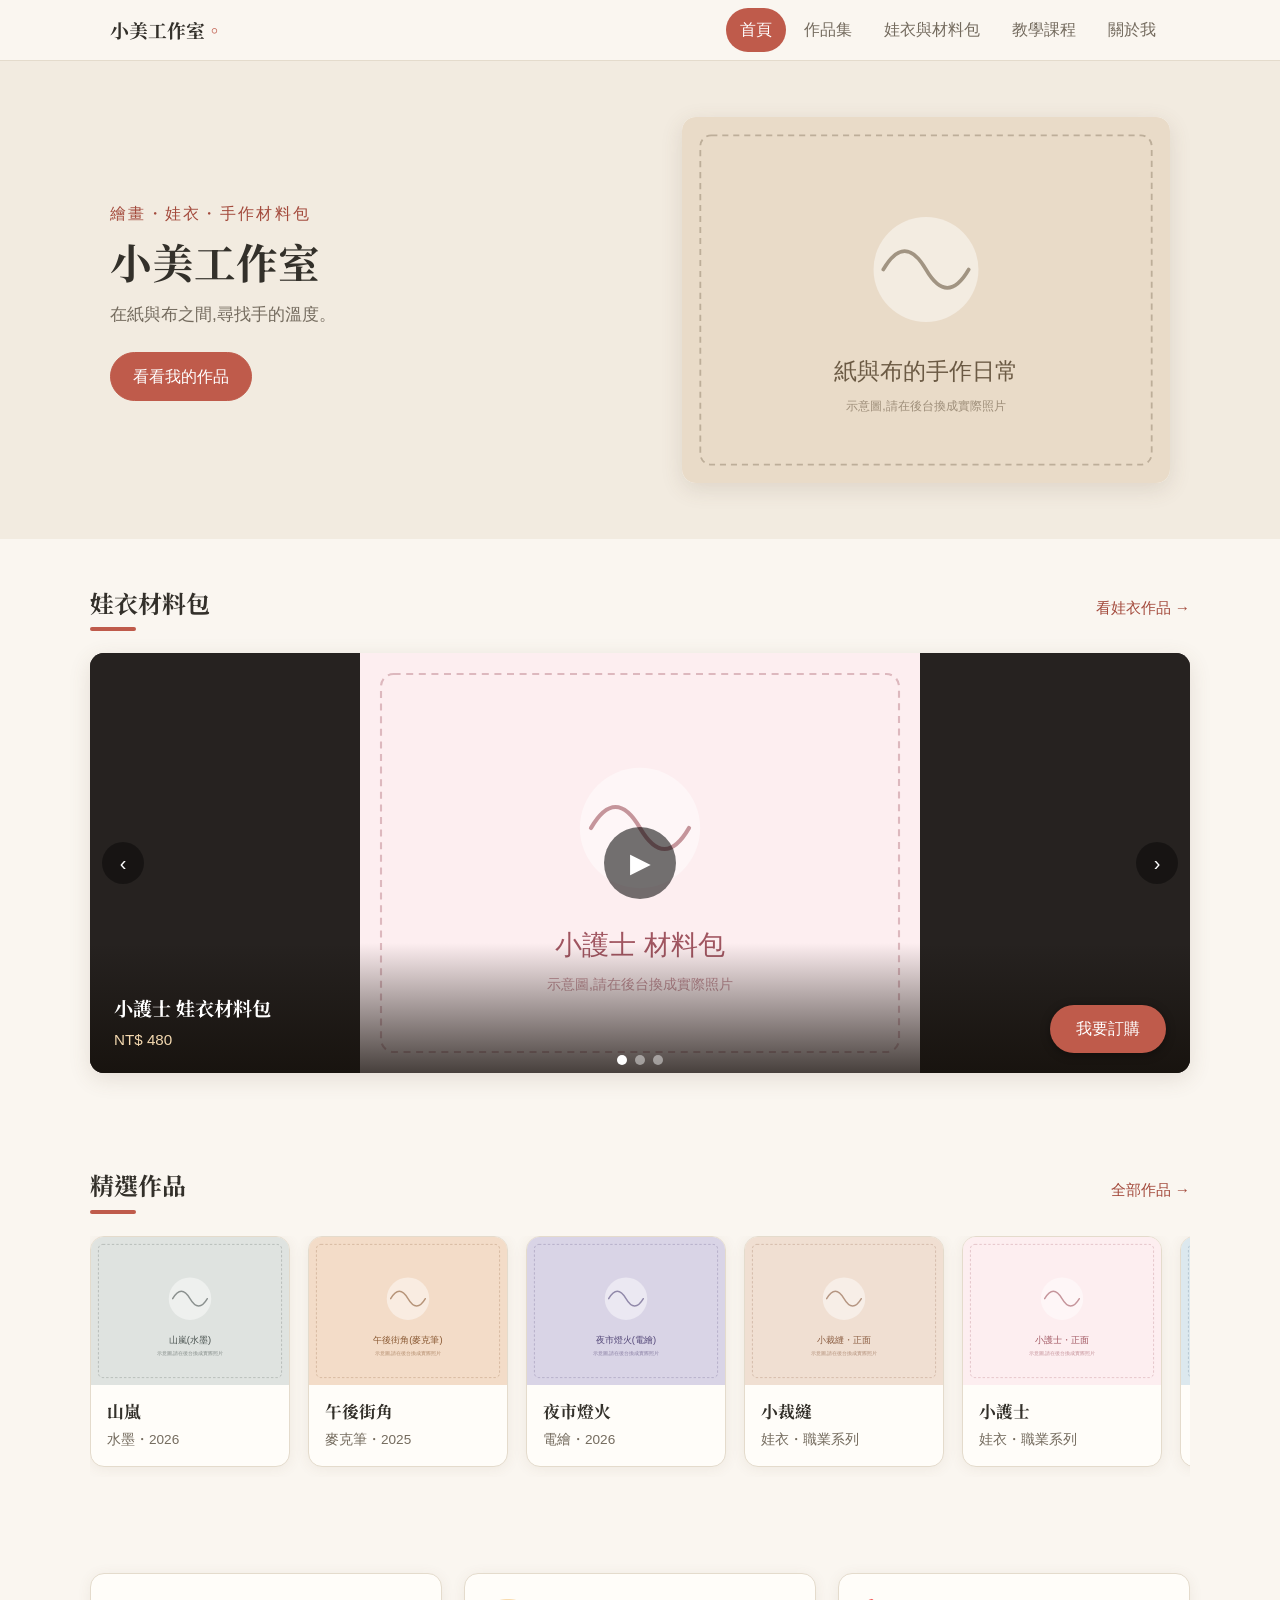
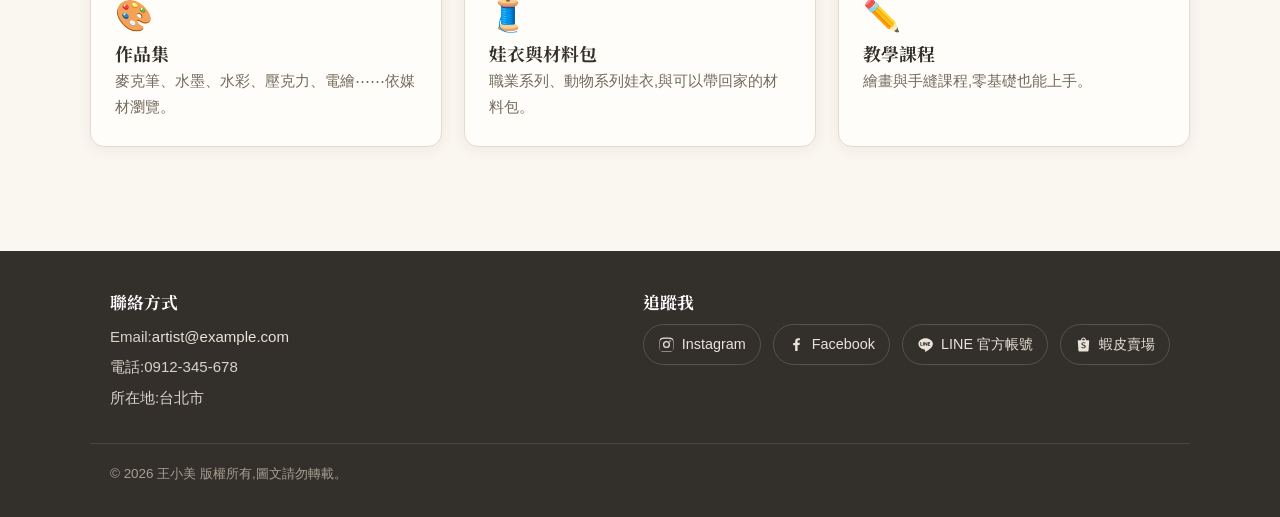
==== index.html @ dfde2fb2 "初版:零建置靜態站 + Sveltia CMS 後台 - 首頁/作品集/娃衣與材料包/關於/課程/404 - 動態媒材分類(categories.json 驅動篩選與後台選單) - 材料包影片看板(輪" ====
<!doctype html>
<html lang="zh-Hant">
<head>
  <meta charset="utf-8">
  <meta name="viewport" content="width=device-width, initial-scale=1">
  <title>小美工作室|繪畫・娃衣・手作材料包</title>
  <meta name="description" content="美術創作者的個人網站:麥克筆、水墨、水彩、壓克力與電繪作品,棉花娃娃娃衣與手作材料包。">
  <meta property="og:title" content="小美工作室|繪畫・娃衣・手作材料包">
  <meta property="og:description" content="繪畫作品、娃衣創作與手作材料包。">
  <meta property="og:image" content="/images/site/og-default.svg">
  <meta property="og:type" content="website">
  <meta name="theme-color" content="#faf6f0">
  <link rel="icon" href="images/site/favicon.svg" type="image/svg+xml">
  <link rel="preconnect" href="https://fonts.googleapis.com">
  <link rel="preconnect" href="https://fonts.gstatic.com" crossorigin>
  <link href="https://fonts.googleapis.com/css2?family=Noto+Serif+TC:wght@600;700&display=swap" rel="stylesheet">
  <link rel="stylesheet" href="css/base.css">
  <link rel="stylesheet" href="css/layout.css">
  <link rel="stylesheet" href="css/billboard.css">
</head>
<body>
  <site-header></site-header>

  <main>
    <!-- hero -->
    <section class="hero">
      <div class="hero-inner">
        <div>
          <div class="tagline" data-tagline></div>
          <h1 data-hero-title>歡迎光臨</h1>
          <p class="hero-text" data-hero-text></p>
          <a class="btn btn-primary" href="gallery.html">看看我的作品</a>
        </div>
        <div class="hero-img"><img data-hero-img alt="" ></div>
      </div>
    </section>

    <!-- 材料包影片看板 -->
    <section class="section container" id="kit-section" hidden>
      <div class="section-head">
        <h2>娃衣材料包</h2>
        <a class="more" href="dolls.html">看娃衣作品 →</a>
      </div>
      <div id="kit-billboard"></div>
    </section>

    <!-- 精選作品 -->
    <section class="section container" id="featured-section" hidden>
      <div class="section-head">
        <h2>精選作品</h2>
        <a class="more" href="gallery.html">全部作品 →</a>
      </div>
      <div class="featured-row" id="featured-row"></div>
    </section>

    <!-- 入口卡 -->
    <section class="section container">
      <div class="entry-cards">
        <a class="entry-card" href="gallery.html">
          <div class="icon">🎨</div>
          <h3>作品集</h3>
          <p>麥克筆、水墨、水彩、壓克力、電繪⋯⋯依媒材瀏覽。</p>
        </a>
        <a class="entry-card" href="dolls.html">
          <div class="icon">🧵</div>
          <h3>娃衣與材料包</h3>
          <p>職業系列、動物系列娃衣,與可以帶回家的材料包。</p>
        </a>
        <a class="entry-card" href="courses.html">
          <div class="icon">✏️</div>
          <h3>教學課程</h3>
          <p>繪畫與手縫課程,零基礎也能上手。</p>
        </a>
      </div>
    </section>
  </main>

  <site-footer></site-footer>

  <script type="module" src="js/include.js"></script>
  <script type="module" src="js/home.js"></script>
</body>
</html>
---- css/base.css ----
/* ============================================================
   base.css — 設計 tokens、reset、共用元件
   ============================================================ */

:root {
  /* 色票:溫暖紙感 */
  --bg: #faf6f0;
  --bg-alt: #f2ebe0;
  --card: #fffdf9;
  --ink: #33302a;
  --ink-soft: #746b5e;
  --line: #e4dbcc;
  --accent: #bf5b4b;        /* 珊瑚朱紅 */
  --accent-dark: #a34a3c;
  --accent-soft: #f3ded7;
  --gold: #b98b46;
  --green: #6d7f5c;
  --blue: #5c7286;

  /* 字型 */
  --font-head: "Noto Serif TC", "PingFang TC", "Microsoft JhengHei", serif;
  --font-body: "PingFang TC", "Microsoft JhengHei", "Noto Sans TC", sans-serif;

  /* 版面 */
  --maxw: 1100px;
  --radius: 14px;
  --radius-sm: 8px;
  --shadow: 0 2px 14px rgba(96, 76, 54, 0.08);
  --shadow-hover: 0 6px 22px rgba(96, 76, 54, 0.14);
}

/* ---------- reset ---------- */
*, *::before, *::after { box-sizing: border-box; }
html { -webkit-text-size-adjust: 100%; }
body {
  margin: 0;
  font-family: var(--font-body);
  color: var(--ink);
  background: var(--bg);
  line-height: 1.75;
  font-size: 16px;
}
img, video, svg { max-width: 100%; height: auto; display: block; }
h1, h2, h3, h4 { font-family: var(--font-head); line-height: 1.35; margin: 0 0 0.5em; font-weight: 700; }
p { margin: 0 0 1em; }
a { color: var(--accent-dark); text-decoration: none; }
a:hover { text-decoration: underline; }
button { font-family: inherit; font-size: inherit; cursor: pointer; }
:focus-visible { outline: 2px solid var(--accent); outline-offset: 2px; }

.container { max-width: var(--maxw); margin: 0 auto; padding: 0 20px; }
.visually-hidden {
  position: absolute; width: 1px; height: 1px; margin: -1px;
  clip-path: inset(50%); overflow: hidden; white-space: nowrap;
}

/* ---------- 區塊標題 ---------- */
.section { padding: 48px 0; }
.section-head {
  display: flex; align-items: baseline; justify-content: space-between;
  gap: 12px; margin-bottom: 22px;
}
.section-head h2 { margin: 0; font-size: 1.5rem; }
.section-head h2::after {
  content: ""; display: block; width: 46px; height: 4px;
  margin-top: 8px; border-radius: 2px; background: var(--accent);
}
.section-head .more { font-size: 0.95rem; white-space: nowrap; }

/* ---------- 按鈕 ---------- */
.btn {
  display: inline-flex; align-items: center; justify-content: center; gap: 6px;
  padding: 10px 22px; border-radius: 999px; border: 1.5px solid var(--accent);
  background: transparent; color: var(--accent-dark);
  font-size: 0.98rem; text-decoration: none; transition: all 0.18s ease;
}
.btn:hover { background: var(--accent-soft); text-decoration: none; }
.btn-primary { background: var(--accent); color: #fff; }
.btn-primary:hover { background: var(--accent-dark); color: #fff; }
.btn[aria-disabled="true"] { opacity: 0.5; pointer-events: none; }

/* ---------- 篩選 chips ---------- */
.chips { display: flex; flex-wrap: wrap; gap: 10px; margin-bottom: 26px; }
.chip {
  padding: 7px 18px; border-radius: 999px; border: 1.5px solid var(--line);
  background: var(--card); color: var(--ink-soft); transition: all 0.15s ease;
}
.chip:hover { border-color: var(--accent); color: var(--accent-dark); }
.chip[aria-pressed="true"] {
  background: var(--accent); border-color: var(--accent); color: #fff;
}

/* ---------- 卡片格 ---------- */
.card-grid {
  display: grid; gap: 22px;
  grid-template-columns: repeat(auto-fill, minmax(220px, 1fr));
}
.card {
  background: var(--card); border-radius: var(--radius); overflow: hidden;
  box-shadow: var(--shadow); border: 1px solid var(--line);
  transition: transform 0.18s ease, box-shadow 0.18s ease;
}
.card:hover { transform: translateY(-3px); box-shadow: var(--shadow-hover); }
.card > button {
  all: unset; display: block; width: 100%; cursor: pointer;
}
.card .thumb {
  aspect-ratio: 4 / 3; overflow: hidden; background: var(--bg-alt);
}
.card .thumb img { width: 100%; height: 100%; object-fit: cover; }
.card .card-body { padding: 12px 16px 14px; }
.card .card-title { font-family: var(--font-head); font-size: 1.05rem; font-weight: 700; }
.card .card-meta { font-size: 0.85rem; color: var(--ink-soft); margin-top: 2px; }

/* ---------- badge ---------- */
.badge {
  display: inline-block; padding: 2px 10px; border-radius: 999px;
  font-size: 0.78rem; line-height: 1.6; color: #fff; background: var(--ink-soft);
}
.badge-occupation { background: var(--blue); }
.badge-animal { background: var(--green); }
.badge-exhibition { background: var(--accent); }
.badge-award { background: var(--gold); }
.badge-education { background: var(--blue); }
.badge-experience { background: var(--green); }
.badge-closed { background: var(--ink-soft); }

/* ---------- lightbox(原生 dialog) ---------- */
dialog.lightbox {
  border: none; border-radius: var(--radius); padding: 0;
  max-width: min(920px, 92vw); width: 100%;
  background: var(--card); color: var(--ink);
  box-shadow: 0 12px 48px rgba(40, 30, 20, 0.35);
}
dialog.lightbox::backdrop { background: rgba(30, 24, 18, 0.72); }
.lightbox-figure {
  position: relative; background: #262220;
  display: flex; align-items: center; justify-content: center;
}
.lightbox-figure img {
  max-height: min(62vh, 640px); width: auto; max-width: 100%; object-fit: contain;
}
.lightbox-caption { padding: 16px 22px 20px; }
.lightbox-caption h3 { margin: 0 0 4px; font-size: 1.2rem; }
.lightbox-caption .meta { color: var(--ink-soft); font-size: 0.88rem; margin-bottom: 6px; }
.lightbox-caption p { margin: 0; font-size: 0.95rem; }
.lightbox-close {
  position: absolute; top: 10px; right: 10px; z-index: 2;
  width: 38px; height: 38px; border-radius: 50%; border: none;
  background: rgba(0, 0, 0, 0.45); color: #fff; font-size: 1.15rem; line-height: 1;
}
.lightbox-close:hover { background: rgba(0, 0, 0, 0.7); }
.lightbox-nav {
  position: absolute; top: 50%; transform: translateY(-50%); z-index: 2;
  width: 42px; height: 42px; border-radius: 50%; border: none;
  background: rgba(0, 0, 0, 0.4); color: #fff; font-size: 1.3rem; line-height: 1;
}
.lightbox-nav:hover { background: rgba(0, 0, 0, 0.68); }
.lightbox-nav.prev { left: 10px; }
.lightbox-nav.next { right: 10px; }
.lightbox-counter {
  position: absolute; bottom: 10px; right: 14px; z-index: 2;
  color: #fff; font-size: 0.82rem; background: rgba(0, 0, 0, 0.45);
  padding: 2px 10px; border-radius: 999px;
}

/* ---------- 空狀態與載入失敗 ---------- */
.empty-note {
  padding: 40px 20px; text-align: center; color: var(--ink-soft);
  background: var(--bg-alt); border-radius: var(--radius);
}
---- css/layout.css ----
/* ============================================================
   layout.css — header / footer / hero / 各頁版面
   ============================================================ */

/* ---------- header ---------- */
.site-header {
  position: sticky; top: 0; z-index: 50;
  background: rgba(250, 246, 240, 0.92);
  backdrop-filter: blur(8px);
  border-bottom: 1px solid var(--line);
}
.site-header .bar {
  max-width: var(--maxw); margin: 0 auto; padding: 0 20px;
  display: flex; align-items: center; justify-content: space-between;
  min-height: 60px; gap: 16px;
}
.brand {
  font-family: var(--font-head); font-weight: 700; font-size: 1.18rem;
  color: var(--ink); text-decoration: none; white-space: nowrap;
}
.brand:hover { text-decoration: none; color: var(--accent-dark); }
.brand .brand-dot { color: var(--accent); }

.main-nav ul { list-style: none; display: flex; gap: 4px; margin: 0; padding: 0; }
.main-nav a {
  display: block; padding: 8px 14px; border-radius: 999px;
  color: var(--ink-soft); font-size: 0.97rem;
}
.main-nav a:hover { color: var(--accent-dark); background: var(--accent-soft); text-decoration: none; }
.main-nav a[aria-current="page"] { color: #fff; background: var(--accent); }

.nav-toggle {
  display: none; border: none; background: none; padding: 8px;
  color: var(--ink); line-height: 0;
}

@media (max-width: 700px) {
  .nav-toggle { display: block; }
  .main-nav {
    display: none; position: absolute; left: 0; right: 0; top: 100%;
    background: var(--card); border-bottom: 1px solid var(--line);
    box-shadow: var(--shadow);
  }
  .main-nav.open { display: block; }
  .main-nav ul { flex-direction: column; padding: 10px 16px 16px; gap: 2px; }
  .main-nav a { padding: 11px 14px; border-radius: var(--radius-sm); }
}

/* ---------- footer ---------- */
.site-footer {
  margin-top: 56px; padding: 40px 0 32px;
  background: #332f2a; color: #d8d2c8;
}
.site-footer .cols {
  max-width: var(--maxw); margin: 0 auto; padding: 0 20px;
  display: flex; flex-wrap: wrap; gap: 28px; justify-content: space-between;
}
.site-footer h3 { color: #fff; font-size: 1.05rem; margin-bottom: 10px; }
.site-footer a { color: #e9e3d8; }
.site-footer a:hover { color: #fff; }
.footer-contact li { margin-bottom: 4px; }
.footer-contact ul { list-style: none; margin: 0; padding: 0; font-size: 0.94rem; }
.social-links { display: flex; gap: 12px; flex-wrap: wrap; }
.social-links a {
  display: inline-flex; align-items: center; gap: 7px;
  padding: 7px 14px; border: 1px solid #57524a; border-radius: 999px;
  font-size: 0.9rem;
}
.social-links a:hover { border-color: #fff; text-decoration: none; }
.social-links svg { width: 17px; height: 17px; fill: currentColor; }
.copyright {
  max-width: var(--maxw); margin: 28px auto 0; padding: 18px 20px 0;
  border-top: 1px solid #4a453d; font-size: 0.84rem; color: #a89f92;
}

/* ---------- 首頁 hero ---------- */
.hero {
  position: relative; overflow: hidden;
  background: var(--bg-alt);
}
.hero .hero-inner {
  max-width: var(--maxw); margin: 0 auto; padding: 56px 20px;
  display: grid; grid-template-columns: 1.1fr 1fr; gap: 36px; align-items: center;
}
.hero h1 { font-size: clamp(1.7rem, 4vw, 2.6rem); margin-bottom: 10px; }
.hero .tagline { color: var(--accent-dark); font-size: 1.02rem; letter-spacing: 0.14em; margin-bottom: 6px; }
.hero .hero-text { color: var(--ink-soft); font-size: 1.08rem; margin-bottom: 22px; }
.hero .hero-img {
  border-radius: var(--radius); overflow: hidden; box-shadow: var(--shadow-hover);
  aspect-ratio: 4 / 3; background: var(--card);
}
.hero .hero-img img { width: 100%; height: 100%; object-fit: cover; }
@media (max-width: 760px) {
  .hero .hero-inner { grid-template-columns: 1fr; padding: 36px 20px; gap: 22px; }
}

/* ---------- 首頁入口卡 ---------- */
.entry-cards { display: grid; gap: 22px; grid-template-columns: repeat(3, 1fr); }
.entry-card {
  display: block; padding: 26px 24px; border-radius: var(--radius);
  background: var(--card); border: 1px solid var(--line); box-shadow: var(--shadow);
  color: var(--ink); text-decoration: none;
  transition: transform 0.18s ease, box-shadow 0.18s ease;
}
.entry-card:hover { transform: translateY(-3px); box-shadow: var(--shadow-hover); text-decoration: none; }
.entry-card .icon { font-size: 1.9rem; line-height: 1; margin-bottom: 10px; }
.entry-card h3 { margin-bottom: 4px; font-size: 1.12rem; }
.entry-card p { margin: 0; color: var(--ink-soft); font-size: 0.92rem; }
@media (max-width: 760px) { .entry-cards { grid-template-columns: 1fr; } }

/* ---------- 精選作品橫列 ---------- */
.featured-row {
  display: grid; grid-auto-flow: column; grid-auto-columns: minmax(200px, 240px);
  gap: 18px; overflow-x: auto; padding-bottom: 10px;
  scroll-snap-type: x mandatory;
}
.featured-row .card { scroll-snap-align: start; }

/* ---------- 關於頁 ---------- */
.about-grid {
  display: grid; grid-template-columns: 300px 1fr; gap: 40px; align-items: start;
}
.about-portrait {
  border-radius: var(--radius); overflow: hidden; box-shadow: var(--shadow);
  aspect-ratio: 3 / 4; background: var(--bg-alt); position: sticky; top: 84px;
}
.about-portrait img { width: 100%; height: 100%; object-fit: cover; }
@media (max-width: 760px) {
  .about-grid { grid-template-columns: 1fr; }
  .about-portrait { max-width: 300px; position: static; }
}

.timeline { list-style: none; margin: 18px 0 0; padding: 0; }
.timeline li {
  position: relative; padding: 0 0 22px 30px; border-left: 2px solid var(--line);
  margin-left: 6px;
}
.timeline li::before {
  content: ""; position: absolute; left: -7px; top: 7px;
  width: 12px; height: 12px; border-radius: 50%;
  background: var(--accent); border: 2.5px solid var(--bg);
}
.timeline li:last-child { padding-bottom: 4px; }
.timeline .t-year { font-weight: 700; font-family: var(--font-head); margin-right: 10px; }
.timeline .t-text { display: block; color: var(--ink-soft); margin-top: 2px; }

/* ---------- 課程頁 ---------- */
.course-grid { display: grid; gap: 22px; grid-template-columns: repeat(auto-fill, minmax(280px, 1fr)); }
.course-card {
  background: var(--card); border: 1px solid var(--line); border-radius: var(--radius);
  overflow: hidden; box-shadow: var(--shadow); display: flex; flex-direction: column;
}
.course-card .thumb { aspect-ratio: 16 / 9; background: var(--bg-alt); }
.course-card .thumb img { width: 100%; height: 100%; object-fit: cover; }
.course-card .body { padding: 18px 20px 20px; display: flex; flex-direction: column; gap: 4px; flex: 1; }
.course-card h3 { margin-bottom: 2px; display: flex; align-items: center; gap: 10px; }
.course-card .desc { color: var(--ink-soft); font-size: 0.94rem; }
.course-card .facts { list-style: none; margin: 6px 0 14px; padding: 0; font-size: 0.9rem; color: var(--ink-soft); }
.course-card .facts li { display: flex; gap: 8px; margin-bottom: 3px; }
.course-card .facts .k { color: var(--ink); font-weight: 600; white-space: nowrap; }
.course-card .cta { margin-top: auto; }
.course-card.closed { opacity: 0.62; }
.course-card.closed:hover { transform: none; }

/* ---------- 頁面標題區 ---------- */
.page-head { padding: 40px 0 8px; }
.page-head h1 { font-size: clamp(1.6rem, 3.5vw, 2.1rem); margin-bottom: 6px; }
.page-head .lede { color: var(--ink-soft); max-width: 640px; }

/* ---------- 404 ---------- */
.notfound { text-align: center; padding: 90px 20px; }
.notfound h1 { font-size: 2.2rem; }
---- css/billboard.css ----
/* ============================================================
   billboard.css — 材料包影片看板(廣告輪播)
   ============================================================ */

.billboard {
  position: relative; border-radius: var(--radius); overflow: hidden;
  background: #262220; box-shadow: var(--shadow-hover);
}
.billboard-track { position: relative; height: 420px; }
@media (max-width: 700px) { .billboard-track { height: 72vw; min-height: 300px; } }

.billboard-slide {
  position: absolute; inset: 0; opacity: 0; transition: opacity 0.45s ease;
  display: flex; align-items: center; justify-content: center;
  pointer-events: none;
}
.billboard-slide.active { opacity: 1; pointer-events: auto; }
.billboard-slide video,
.billboard-slide img.slide-media {
  width: 100%; height: 100%; object-fit: contain; background: #262220;
}

/* 文字與訂購按鈕覆層 */
.billboard-overlay {
  position: absolute; left: 0; right: 0; bottom: 0; z-index: 2;
  padding: 48px 24px 20px;
  background: linear-gradient(transparent, rgba(20, 15, 10, 0.78));
  display: flex; align-items: flex-end; justify-content: space-between; gap: 14px;
  color: #fff;
}
.billboard-overlay .kit-name { font-family: var(--font-head); font-size: 1.2rem; font-weight: 700; }
.billboard-overlay .kit-price { font-size: 0.95rem; color: #f4d9b0; margin-top: 2px; }
.billboard-overlay .btn-order {
  flex-shrink: 0;
  display: inline-block; padding: 10px 26px; border-radius: 999px;
  background: var(--accent); color: #fff; font-size: 1rem; text-decoration: none;
  box-shadow: 0 2px 10px rgba(0, 0, 0, 0.35);
}
.billboard-overlay .btn-order:hover { background: var(--accent-dark); text-decoration: none; }

/* 補貨中 */
.billboard-slide.soldout .slide-media, .billboard-slide.soldout video { filter: grayscale(0.7) brightness(0.7); }
.soldout-tag {
  position: absolute; top: 14px; left: 14px; z-index: 2;
  background: rgba(0, 0, 0, 0.65); color: #fff; padding: 4px 14px;
  border-radius: 999px; font-size: 0.85rem;
}

/* 手動播放鍵(reduced-motion 或 autoplay 被擋時) */
.play-fallback {
  position: absolute; inset: 0; z-index: 3; margin: auto;
  width: 72px; height: 72px; border-radius: 50%; border: none;
  background: rgba(0, 0, 0, 0.55); color: #fff; font-size: 1.7rem;
  display: flex; align-items: center; justify-content: center;
}
.play-fallback:hover { background: rgba(0, 0, 0, 0.8); }

/* 左右箭頭 */
.billboard-arrow {
  position: absolute; top: 50%; transform: translateY(-50%); z-index: 4;
  width: 42px; height: 42px; border-radius: 50%; border: none;
  background: rgba(0, 0, 0, 0.4); color: #fff; font-size: 1.25rem; line-height: 1;
}
.billboard-arrow:hover { background: rgba(0, 0, 0, 0.7); }
.billboard-arrow.prev { left: 12px; }
.billboard-arrow.next { right: 12px; }

/* 圓點 */
.billboard-dots {
  position: absolute; bottom: 8px; left: 50%; transform: translateX(-50%); z-index: 4;
  display: flex; gap: 8px;
}
.billboard-dots button {
  width: 10px; height: 10px; border-radius: 50%; border: none;
  background: rgba(255, 255, 255, 0.45); padding: 0;
}
.billboard-dots button[aria-current="true"] { background: #fff; }

/* 娃衣頁的材料包卡片列(看板下方的補充清單) */
.kit-intro { color: var(--ink-soft); max-width: 640px; margin-bottom: 20px; }
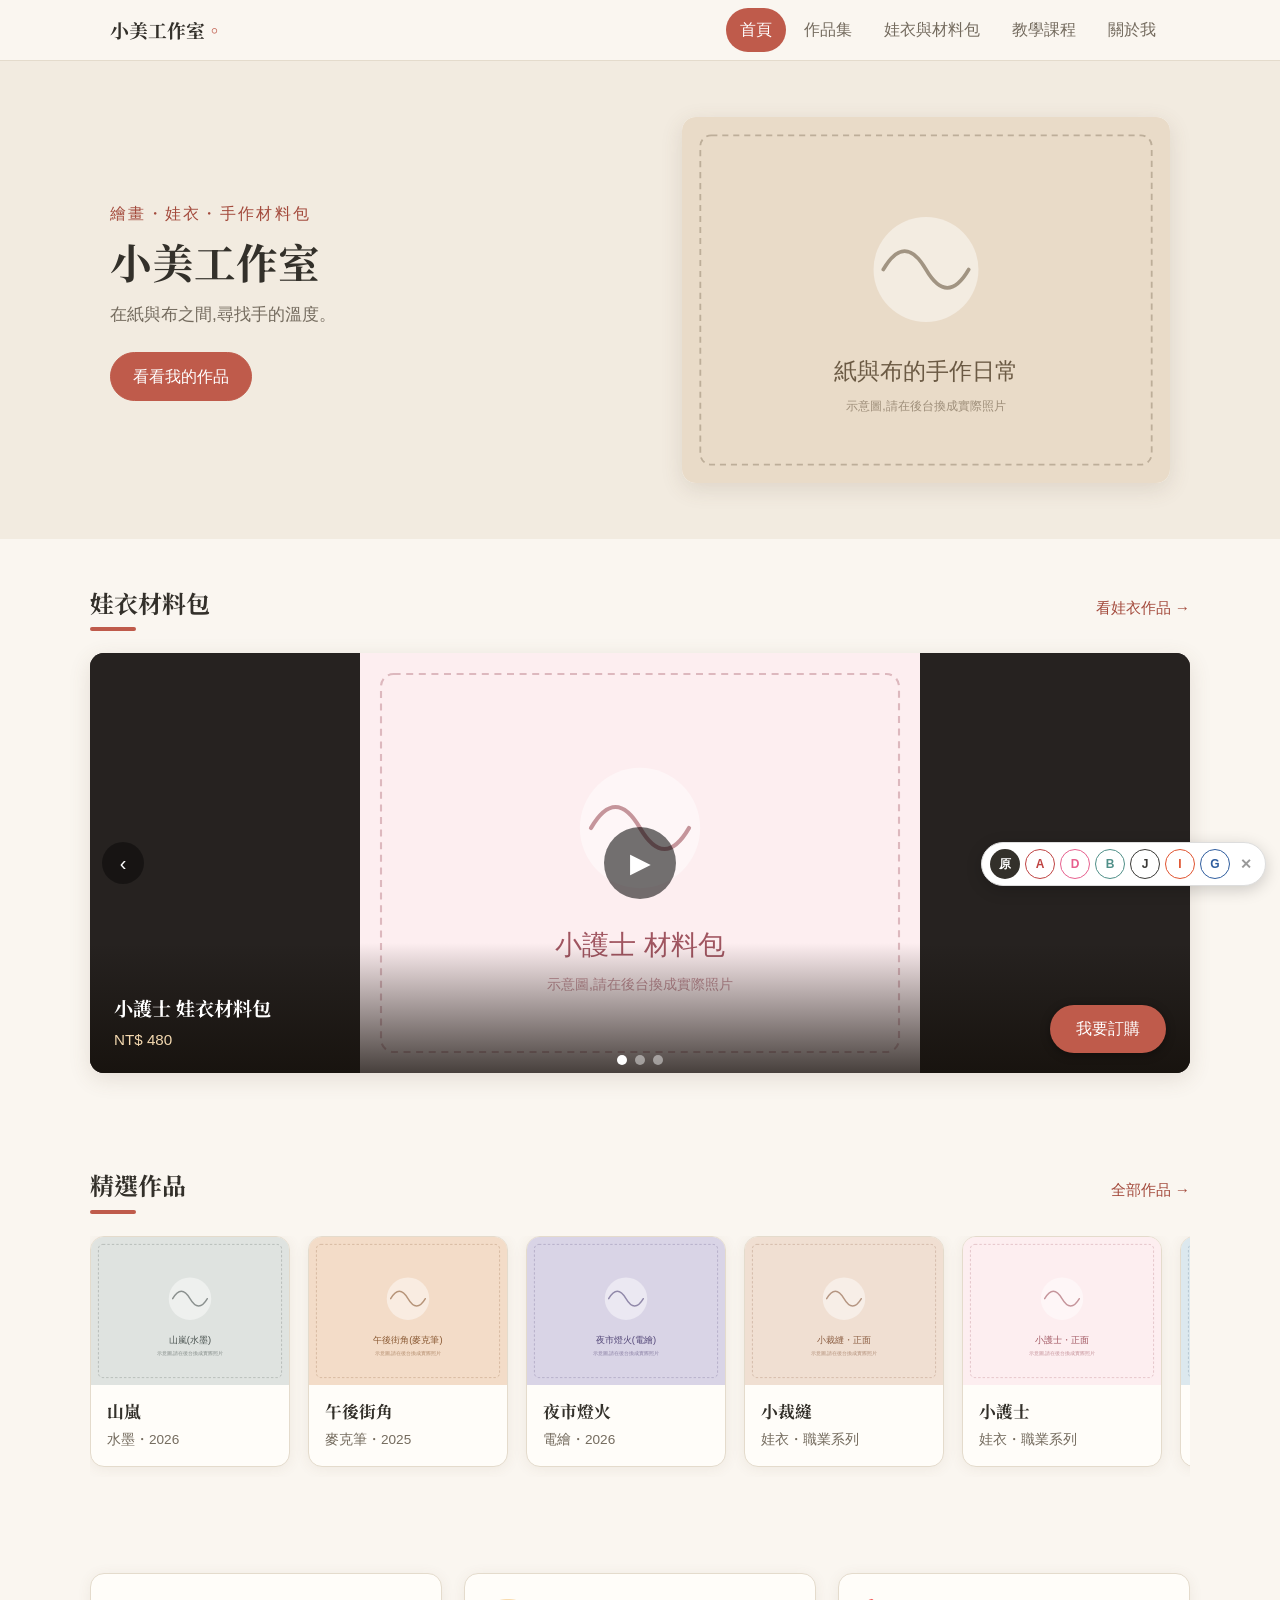
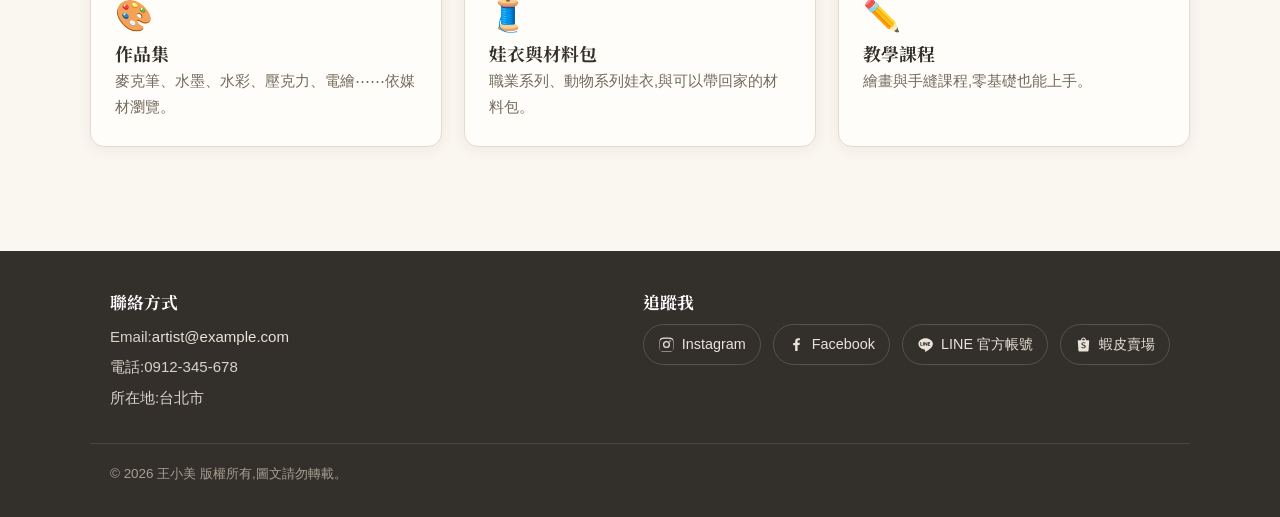
==== commit 2f3af88d: "視覺改版選樣:十套主題+評審六強+選妝間 - base/layout/billboard 全面 token 化(header/footer/stage/on-accent) - css/themes/" ====
--- a/index.html
+++ b/index.html
@@ -17,6 +17,7 @@
   <link rel="stylesheet" href="css/base.css">
   <link rel="stylesheet" href="css/layout.css">
   <link rel="stylesheet" href="css/billboard.css">
+  <script src="/js/theme-preview.js"></script>
 </head>
 <body>
   <site-header></site-header>
--- a/css/base.css
+++ b/css/base.css
@@ -27,6 +27,19 @@
   --radius-sm: 8px;
   --shadow: 0 2px 14px rgba(96, 76, 54, 0.08);
   --shadow-hover: 0 6px 22px rgba(96, 76, 54, 0.14);
+
+  /* 區域色(header / footer / 深色舞台) */
+  --header-bg: rgba(250, 246, 240, 0.92);
+  --footer-bg: #332f2a;
+  --footer-ink: #d8d2c8;
+  --footer-head: #ffffff;
+  --footer-link: #e9e3d8;
+  --footer-line: #57524a;
+  --footer-hr: #4a453d;
+  --footer-mute: #a89f92;
+  --stage-bg: #262220;
+  --stage-warm: #f4d9b0;
+  --on-accent: #ffffff;
 }
 
 /* ---------- reset ---------- */
@@ -75,8 +88,8 @@
   font-size: 0.98rem; text-decoration: none; transition: all 0.18s ease;
 }
 .btn:hover { background: var(--accent-soft); text-decoration: none; }
-.btn-primary { background: var(--accent); color: #fff; }
-.btn-primary:hover { background: var(--accent-dark); color: #fff; }
+.btn-primary { background: var(--accent); color: var(--on-accent); }
+.btn-primary:hover { background: var(--accent-dark); color: var(--on-accent); }
 .btn[aria-disabled="true"] { opacity: 0.5; pointer-events: none; }
 
 /* ---------- 篩選 chips ---------- */
@@ -87,7 +100,7 @@
 }
 .chip:hover { border-color: var(--accent); color: var(--accent-dark); }
 .chip[aria-pressed="true"] {
-  background: var(--accent); border-color: var(--accent); color: #fff;
+  background: var(--accent); border-color: var(--accent); color: var(--on-accent);
 }
 
 /* ---------- 卡片格 ---------- */
@@ -115,7 +128,7 @@
 /* ---------- badge ---------- */
 .badge {
   display: inline-block; padding: 2px 10px; border-radius: 999px;
-  font-size: 0.78rem; line-height: 1.6; color: #fff; background: var(--ink-soft);
+  font-size: 0.78rem; line-height: 1.6; color: var(--on-accent); background: var(--ink-soft);
 }
 .badge-occupation { background: var(--blue); }
 .badge-animal { background: var(--green); }
@@ -134,7 +147,7 @@
 }
 dialog.lightbox::backdrop { background: rgba(30, 24, 18, 0.72); }
 .lightbox-figure {
-  position: relative; background: #262220;
+  position: relative; background: var(--stage-bg);
   display: flex; align-items: center; justify-content: center;
 }
 .lightbox-figure img {
--- a/css/layout.css
+++ b/css/layout.css
@@ -5,7 +5,7 @@
 /* ---------- header ---------- */
 .site-header {
   position: sticky; top: 0; z-index: 50;
-  background: rgba(250, 246, 240, 0.92);
+  background: var(--header-bg);
   backdrop-filter: blur(8px);
   border-bottom: 1px solid var(--line);
 }
@@ -49,28 +49,28 @@
 /* ---------- footer ---------- */
 .site-footer {
   margin-top: 56px; padding: 40px 0 32px;
-  background: #332f2a; color: #d8d2c8;
+  background: var(--footer-bg); color: var(--footer-ink);
 }
 .site-footer .cols {
   max-width: var(--maxw); margin: 0 auto; padding: 0 20px;
   display: flex; flex-wrap: wrap; gap: 28px; justify-content: space-between;
 }
-.site-footer h3 { color: #fff; font-size: 1.05rem; margin-bottom: 10px; }
-.site-footer a { color: #e9e3d8; }
-.site-footer a:hover { color: #fff; }
+.site-footer h3 { color: var(--footer-head); font-size: 1.05rem; margin-bottom: 10px; }
+.site-footer a { color: var(--footer-link); }
+.site-footer a:hover { color: var(--footer-head); }
 .footer-contact li { margin-bottom: 4px; }
 .footer-contact ul { list-style: none; margin: 0; padding: 0; font-size: 0.94rem; }
 .social-links { display: flex; gap: 12px; flex-wrap: wrap; }
 .social-links a {
   display: inline-flex; align-items: center; gap: 7px;
-  padding: 7px 14px; border: 1px solid #57524a; border-radius: 999px;
+  padding: 7px 14px; border: 1px solid var(--footer-line); border-radius: 999px;
   font-size: 0.9rem;
 }
-.social-links a:hover { border-color: #fff; text-decoration: none; }
+.social-links a:hover { border-color: var(--footer-head); text-decoration: none; }
 .social-links svg { width: 17px; height: 17px; fill: currentColor; }
 .copyright {
   max-width: var(--maxw); margin: 28px auto 0; padding: 18px 20px 0;
-  border-top: 1px solid #4a453d; font-size: 0.84rem; color: #a89f92;
+  border-top: 1px solid var(--footer-hr); font-size: 0.84rem; color: var(--footer-mute);
 }
 
 /* ---------- 首頁 hero ---------- */
--- a/css/billboard.css
+++ b/css/billboard.css
@@ -4,7 +4,7 @@
 
 .billboard {
   position: relative; border-radius: var(--radius); overflow: hidden;
-  background: #262220; box-shadow: var(--shadow-hover);
+  background: var(--stage-bg); box-shadow: var(--shadow-hover);
 }
 .billboard-track { position: relative; height: 420px; }
 @media (max-width: 700px) { .billboard-track { height: 72vw; min-height: 300px; } }
@@ -17,7 +17,7 @@
 .billboard-slide.active { opacity: 1; pointer-events: auto; }
 .billboard-slide video,
 .billboard-slide img.slide-media {
-  width: 100%; height: 100%; object-fit: contain; background: #262220;
+  width: 100%; height: 100%; object-fit: contain; background: var(--stage-bg);
 }
 
 /* 文字與訂購按鈕覆層 */
@@ -29,11 +29,11 @@
   color: #fff;
 }
 .billboard-overlay .kit-name { font-family: var(--font-head); font-size: 1.2rem; font-weight: 700; }
-.billboard-overlay .kit-price { font-size: 0.95rem; color: #f4d9b0; margin-top: 2px; }
+.billboard-overlay .kit-price { font-size: 0.95rem; color: var(--stage-warm); margin-top: 2px; }
 .billboard-overlay .btn-order {
   flex-shrink: 0;
   display: inline-block; padding: 10px 26px; border-radius: 999px;
-  background: var(--accent); color: #fff; font-size: 1rem; text-decoration: none;
+  background: var(--accent); color: var(--on-accent); font-size: 1rem; text-decoration: none;
   box-shadow: 0 2px 10px rgba(0, 0, 0, 0.35);
 }
 .billboard-overlay .btn-order:hover { background: var(--accent-dark); text-decoration: none; }
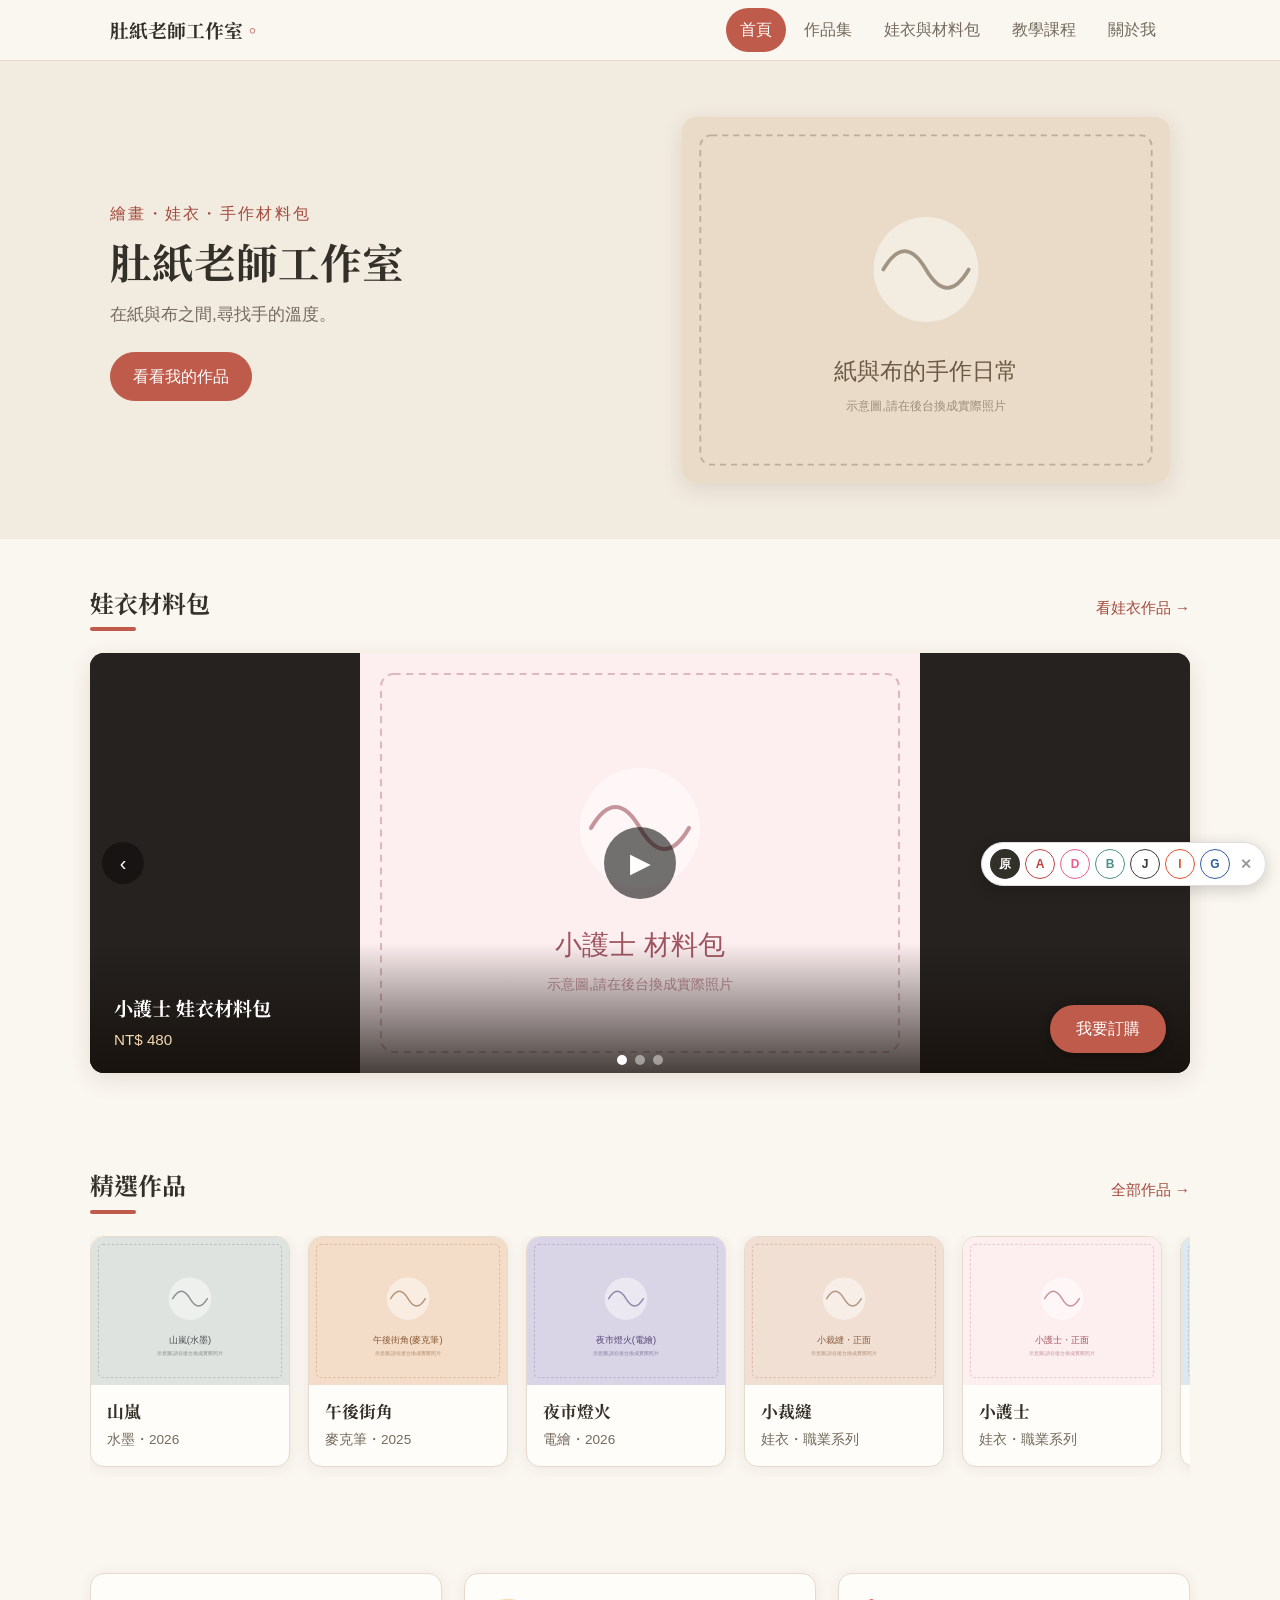
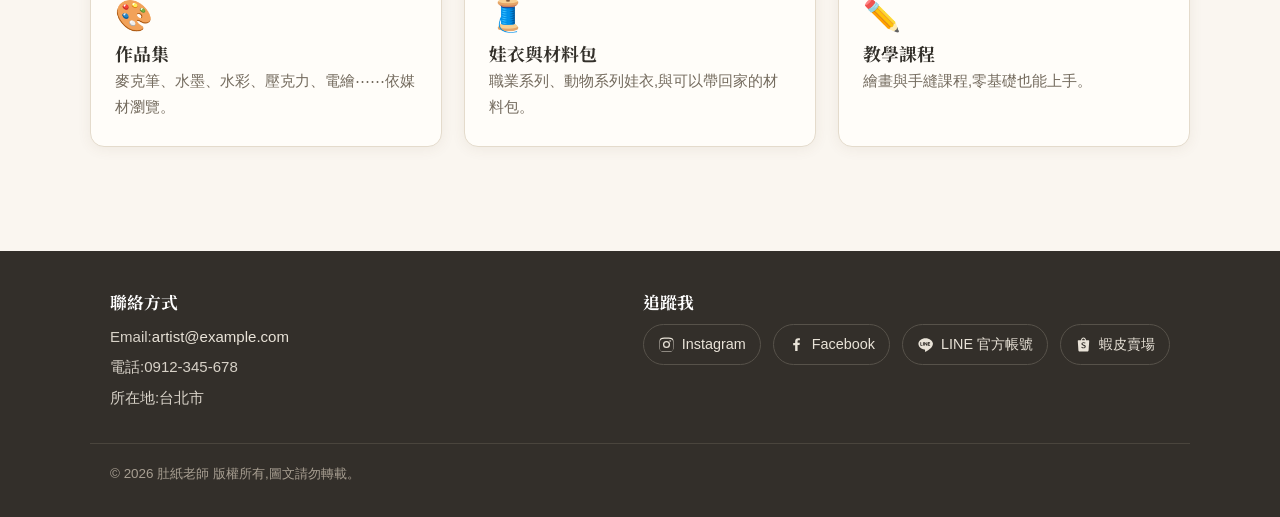
==== commit 9e55ef6e: "全站改名「肚紙老師工作室」 Co-Authored-By: Claude Fable 5 <noreply@anthropic.com>" ====
--- a/index.html
+++ b/index.html
@@ -3,9 +3,9 @@
 <head>
   <meta charset="utf-8">
   <meta name="viewport" content="width=device-width, initial-scale=1">
-  <title>小美工作室|繪畫・娃衣・手作材料包</title>
+  <title>肚紙老師工作室|繪畫・娃衣・手作材料包</title>
   <meta name="description" content="美術創作者的個人網站:麥克筆、水墨、水彩、壓克力與電繪作品,棉花娃娃娃衣與手作材料包。">
-  <meta property="og:title" content="小美工作室|繪畫・娃衣・手作材料包">
+  <meta property="og:title" content="肚紙老師工作室|繪畫・娃衣・手作材料包">
   <meta property="og:description" content="繪畫作品、娃衣創作與手作材料包。">
   <meta property="og:image" content="/images/site/og-default.svg">
   <meta property="og:type" content="website">
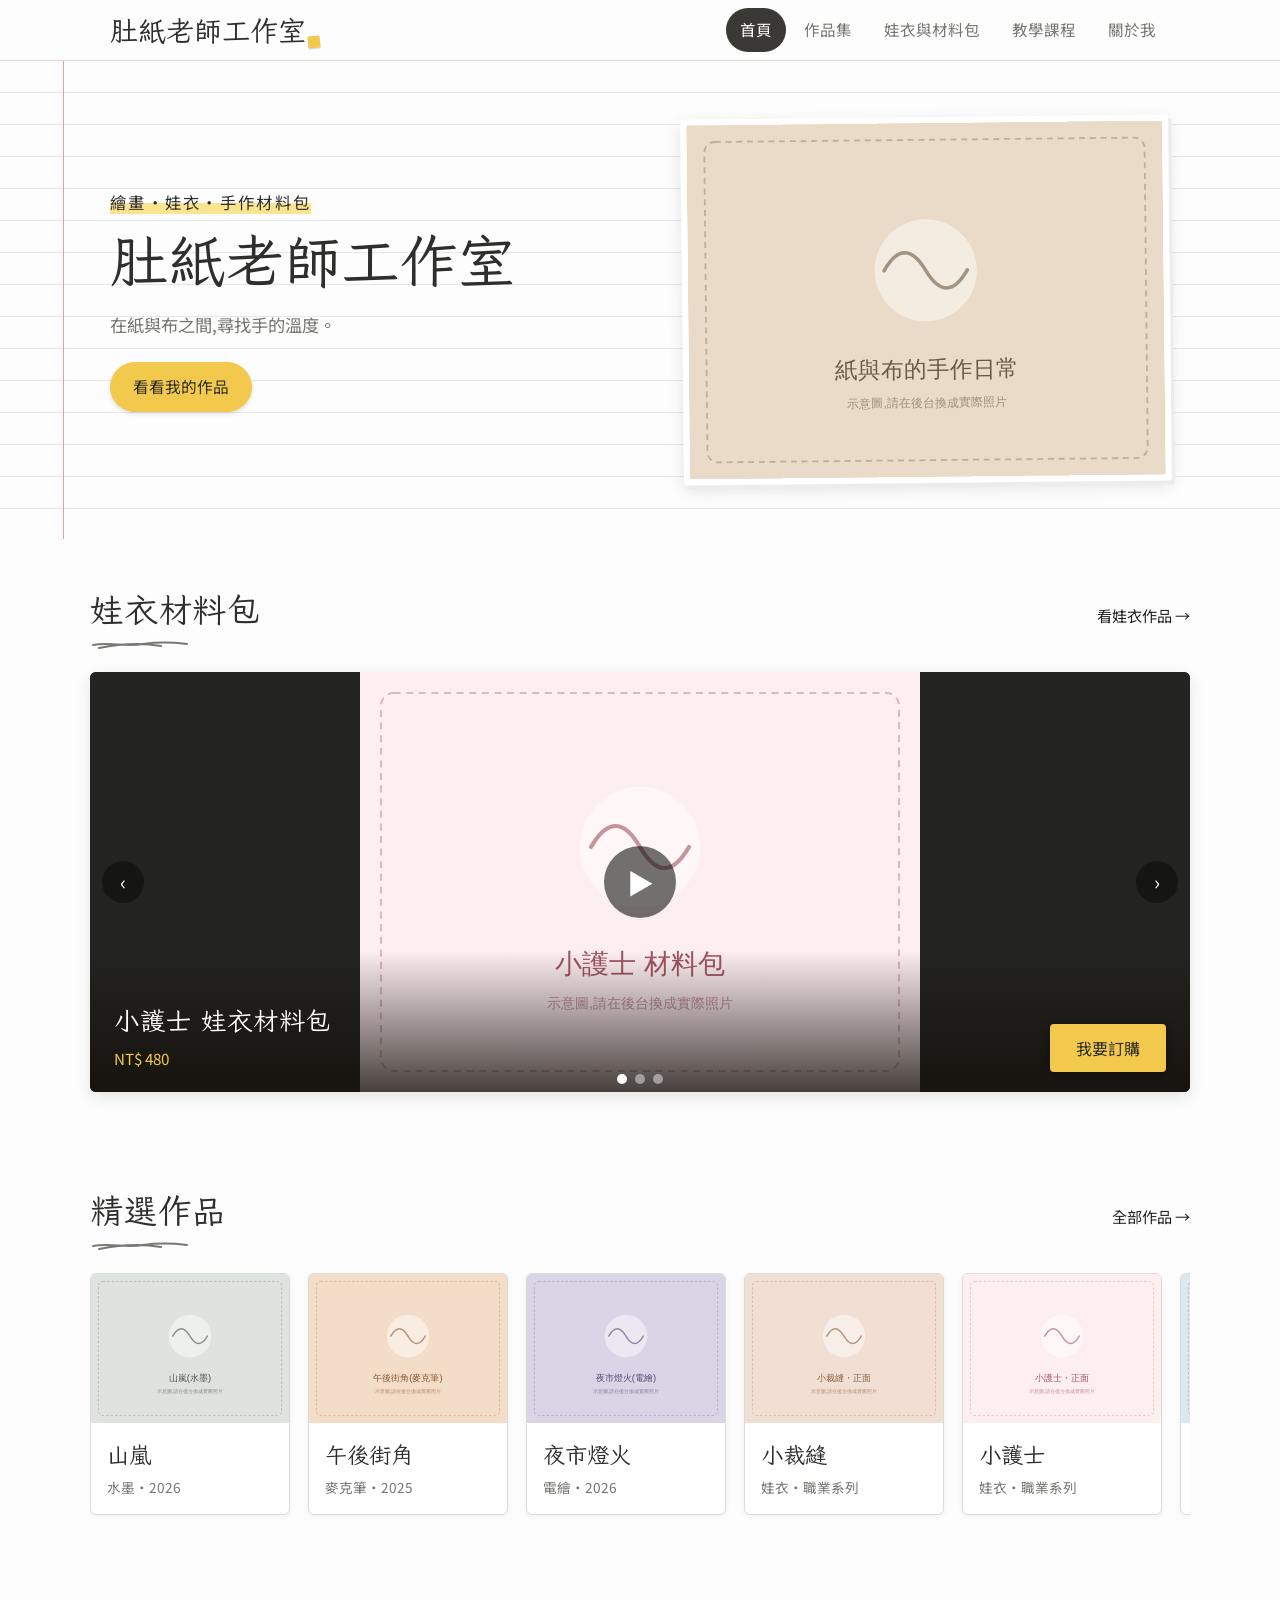
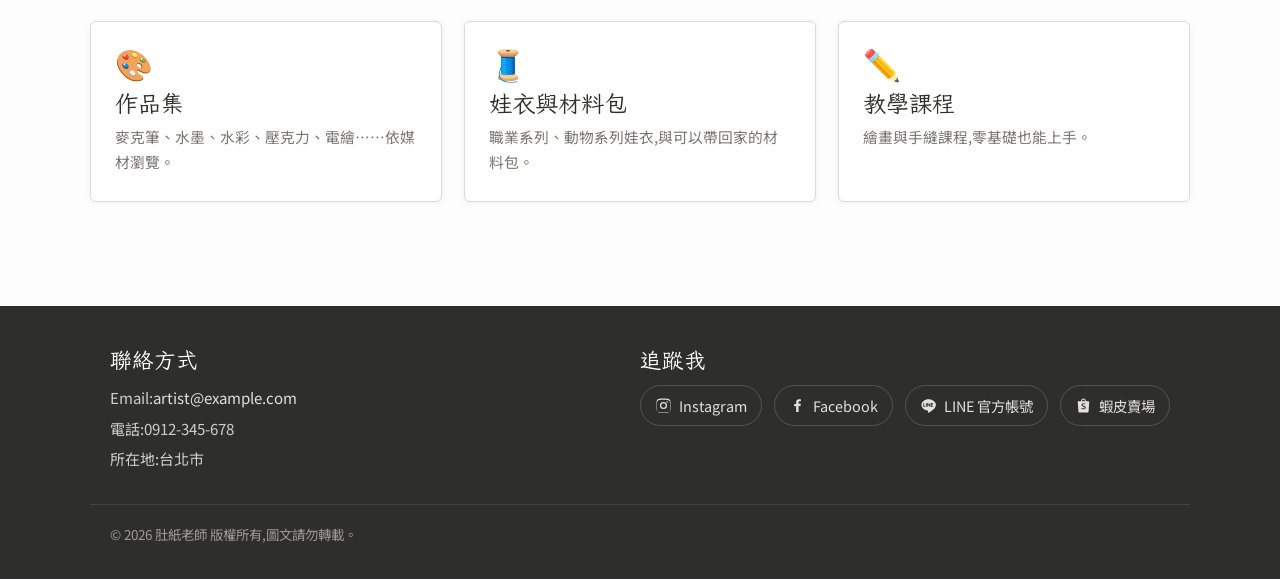
==== commit d1978f6a: "定稿:鉛筆手稿底 × 辰宇落雁體手寫標題(放大字級) - 藝術家選定 J 背景 + A 手寫字的混血版,手寫標題全面放大   (hero h1 至 3.6rem、品牌 1.75rem、區塊標題 2.1" ====
--- a/index.html
+++ b/index.html
@@ -9,15 +9,16 @@
   <meta property="og:description" content="繪畫作品、娃衣創作與手作材料包。">
   <meta property="og:image" content="/images/site/og-default.svg">
   <meta property="og:type" content="website">
-  <meta name="theme-color" content="#faf6f0">
+  <meta name="theme-color" content="#fdfdfd">
   <link rel="icon" href="images/site/favicon.svg" type="image/svg+xml">
   <link rel="preconnect" href="https://fonts.googleapis.com">
   <link rel="preconnect" href="https://fonts.gstatic.com" crossorigin>
-  <link href="https://fonts.googleapis.com/css2?family=Noto+Serif+TC:wght@600;700&display=swap" rel="stylesheet">
+  <link rel="preconnect" href="https://fontsapi.zeoseven.com" crossorigin>
+  <link href="https://fontsapi.zeoseven.com/96/main/result.css" rel="stylesheet">
+  <link href="https://fonts.googleapis.com/css2?family=Iansui&family=Noto+Sans+TC:wght@400;500;700&family=Caveat:wght@500;700&display=swap" rel="stylesheet">
   <link rel="stylesheet" href="css/base.css">
   <link rel="stylesheet" href="css/layout.css">
   <link rel="stylesheet" href="css/billboard.css">
-  <script src="/js/theme-preview.js"></script>
 </head>
 <body>
   <site-header></site-header>
--- a/css/base.css
+++ b/css/base.css
@@ -3,42 +3,43 @@
    ============================================================ */
 
 :root {
-  /* 色票:溫暖紙感 */
-  --bg: #faf6f0;
-  --bg-alt: #f2ebe0;
-  --card: #fffdf9;
-  --ink: #33302a;
-  --ink-soft: #746b5e;
-  --line: #e4dbcc;
-  --accent: #bf5b4b;        /* 珊瑚朱紅 */
-  --accent-dark: #a34a3c;
-  --accent-soft: #f3ded7;
-  --gold: #b98b46;
-  --green: #6d7f5c;
-  --blue: #5c7286;
+  /* 色票:鉛筆手稿(石墨線+便利貼黃) */
+  --bg: #fdfdfd;
+  --bg-alt: #f4f4f2;
+  --card: #ffffff;
+  --ink: #2e2e2c;
+  --ink-soft: #77756f;
+  --line: #dcdbd6;
+  --accent: #3a3936;        /* 石墨 */
+  --accent-dark: #232220;
+  --accent-soft: #ececea;
+  --gold: #8a7a2a;
+  --green: #6e7b64;
+  --blue: #66707e;
+  --sticky: #f2c94c;        /* 便利貼黃:全站唯一的彩色,只給購買/報名 CTA */
 
-  /* 字型 */
-  --font-head: "Noto Serif TC", "PingFang TC", "Microsoft JhengHei", serif;
-  --font-body: "PingFang TC", "Microsoft JhengHei", "Noto Sans TC", sans-serif;
+  /* 字型:標題手寫(辰宇落雁體)、內文清晰 */
+  --font-head: "辰宇落雁體 Thin", "Iansui", "PingFang TC", "Microsoft JhengHei", cursive;
+  --font-body: "Noto Sans TC", "PingFang TC", "Microsoft JhengHei", sans-serif;
 
   /* 版面 */
   --maxw: 1100px;
-  --radius: 14px;
-  --radius-sm: 8px;
-  --shadow: 0 2px 14px rgba(96, 76, 54, 0.08);
-  --shadow-hover: 0 6px 22px rgba(96, 76, 54, 0.14);
+  --radius: 6px;
+  --radius-sm: 4px;
+  --shadow: 0 1px 6px rgba(0, 0, 0, 0.06);
+  --shadow-hover: 0 5px 16px rgba(0, 0, 0, 0.11);
 
   /* 區域色(header / footer / 深色舞台) */
-  --header-bg: rgba(250, 246, 240, 0.92);
-  --footer-bg: #332f2a;
-  --footer-ink: #d8d2c8;
+  --header-bg: rgba(253, 253, 253, 0.92);
+  --footer-bg: #2e2e2c;
+  --footer-ink: #cfcec9;
   --footer-head: #ffffff;
-  --footer-link: #e9e3d8;
-  --footer-line: #57524a;
-  --footer-hr: #4a453d;
-  --footer-mute: #a89f92;
-  --stage-bg: #262220;
-  --stage-warm: #f4d9b0;
+  --footer-link: #e2e1dc;
+  --footer-line: #55544e;
+  --footer-hr: #454440;
+  --footer-mute: #9c9a93;
+  --stage-bg: #232321;
+  --stage-warm: #f2c94c;
   --on-accent: #ffffff;
 }
 
@@ -54,7 +55,8 @@
   font-size: 16px;
 }
 img, video, svg { max-width: 100%; height: auto; display: block; }
-h1, h2, h3, h4 { font-family: var(--font-head); line-height: 1.35; margin: 0 0 0.5em; font-weight: 700; }
+/* 手寫字型只有 400:禁止瀏覽器合成假粗體,改以放大字級補償(見各標題的 font-size) */
+h1, h2, h3, h4 { font-family: var(--font-head); line-height: 1.35; margin: 0 0 0.5em; font-weight: 400; font-synthesis: none; }
 p { margin: 0 0 1em; }
 a { color: var(--accent-dark); text-decoration: none; }
 a:hover { text-decoration: underline; }
@@ -73,10 +75,11 @@
   display: flex; align-items: baseline; justify-content: space-between;
   gap: 12px; margin-bottom: 22px;
 }
-.section-head h2 { margin: 0; font-size: 1.5rem; }
+.section-head h2 { margin: 0; font-size: 2.1rem; }
 .section-head h2::after {
-  content: ""; display: block; width: 46px; height: 4px;
-  margin-top: 8px; border-radius: 2px; background: var(--accent);
+  content: ""; display: block; width: 100px; height: 12px;
+  margin-top: 6px; border-radius: 0;
+  background: url("data:image/svg+xml,<svg xmlns='http://www.w3.org/2000/svg' viewBox='0 0 100 12'><path d='M3 7c16-3 34 2 50-1 14-2 28-2 44 0M9 10c20-4 44-5 62-2' stroke='%237a7873' stroke-width='2' fill='none' stroke-linecap='round'/></svg>") no-repeat left center / contain;
 }
 .section-head .more { font-size: 0.95rem; white-space: nowrap; }
 
@@ -88,17 +91,22 @@
   font-size: 0.98rem; text-decoration: none; transition: all 0.18s ease;
 }
 .btn:hover { background: var(--accent-soft); text-decoration: none; }
-.btn-primary { background: var(--accent); color: var(--on-accent); }
-.btn-primary:hover { background: var(--accent-dark); color: var(--on-accent); }
+/* 主要 CTA = 便利貼黃(全站唯一彩色,黃底墨字) */
+.btn-primary {
+  background: var(--sticky); border-color: var(--sticky); color: var(--ink);
+  box-shadow: 0 2px 4px rgba(0, 0, 0, 0.12);
+}
+.btn-primary:hover { background: #e8ba32; border-color: #e8ba32; color: var(--ink); }
 .btn[aria-disabled="true"] { opacity: 0.5; pointer-events: none; }
 
 /* ---------- 篩選 chips ---------- */
 .chips { display: flex; flex-wrap: wrap; gap: 10px; margin-bottom: 26px; }
 .chip {
-  padding: 7px 18px; border-radius: 999px; border: 1.5px solid var(--line);
+  padding: 7px 18px; border: 1.5px solid #9a988f;
+  border-radius: 255px 25px 225px 25px / 25px 225px 25px 255px; /* 手繪圈 */
   background: var(--card); color: var(--ink-soft); transition: all 0.15s ease;
 }
-.chip:hover { border-color: var(--accent); color: var(--accent-dark); }
+.chip:hover { border-color: var(--ink); color: var(--ink); }
 .chip[aria-pressed="true"] {
   background: var(--accent); border-color: var(--accent); color: var(--on-accent);
 }
@@ -113,7 +121,10 @@
   box-shadow: var(--shadow); border: 1px solid var(--line);
   transition: transform 0.18s ease, box-shadow 0.18s ease;
 }
-.card:hover { transform: translateY(-3px); box-shadow: var(--shadow-hover); }
+.card:hover {
+  transform: translateY(-3px); box-shadow: var(--shadow-hover);
+  outline: 1px solid #9a988f; outline-offset: 3px; /* 手繪雙框 */
+}
 .card > button {
   all: unset; display: block; width: 100%; cursor: pointer;
 }
@@ -122,7 +133,7 @@
 }
 .card .thumb img { width: 100%; height: 100%; object-fit: cover; }
 .card .card-body { padding: 12px 16px 14px; }
-.card .card-title { font-family: var(--font-head); font-size: 1.05rem; font-weight: 700; }
+.card .card-title { font-family: var(--font-head); font-size: 1.4rem; font-weight: 400; font-synthesis: none; }
 .card .card-meta { font-size: 0.85rem; color: var(--ink-soft); margin-top: 2px; }
 
 /* ---------- badge ---------- */
@@ -153,8 +164,8 @@
 .lightbox-figure img {
   max-height: min(62vh, 640px); width: auto; max-width: 100%; object-fit: contain;
 }
-.lightbox-caption { padding: 16px 22px 20px; }
-.lightbox-caption h3 { margin: 0 0 4px; font-size: 1.2rem; }
+.lightbox-caption { padding: 16px 22px 20px; border-top: 1px solid var(--line); }
+.lightbox-caption h3 { margin: 0 0 4px; font-size: 1.55rem; }
 .lightbox-caption .meta { color: var(--ink-soft); font-size: 0.88rem; margin-bottom: 6px; }
 .lightbox-caption p { margin: 0; font-size: 0.95rem; }
 .lightbox-close {
--- a/css/layout.css
+++ b/css/layout.css
@@ -7,7 +7,7 @@
   position: sticky; top: 0; z-index: 50;
   background: var(--header-bg);
   backdrop-filter: blur(8px);
-  border-bottom: 1px solid var(--line);
+  border-bottom: 1.5px solid var(--line);
 }
 .site-header .bar {
   max-width: var(--maxw); margin: 0 auto; padding: 0 20px;
@@ -15,11 +15,18 @@
   min-height: 60px; gap: 16px;
 }
 .brand {
-  font-family: var(--font-head); font-weight: 700; font-size: 1.18rem;
+  font-family: var(--font-head); font-weight: 400; font-synthesis: none; font-size: 1.75rem;
   color: var(--ink); text-decoration: none; white-space: nowrap;
 }
 .brand:hover { text-decoration: none; color: var(--accent-dark); }
-.brand .brand-dot { color: var(--accent); }
+/* 品牌句號 → 一張小小的黃便利貼 */
+.brand .brand-dot { color: transparent; position: relative; display: inline-block; width: 14px; }
+.brand .brand-dot::before {
+  content: ''; position: absolute; left: 2px; bottom: 7px;
+  width: 12px; height: 12px; background: var(--sticky);
+  border-radius: 1px; transform: rotate(-6deg);
+  box-shadow: 0 1px 1px rgba(0, 0, 0, 0.15);
+}
 
 .main-nav ul { list-style: none; display: flex; gap: 4px; margin: 0; padding: 0; }
 .main-nav a {
@@ -55,7 +62,7 @@
   max-width: var(--maxw); margin: 0 auto; padding: 0 20px;
   display: flex; flex-wrap: wrap; gap: 28px; justify-content: space-between;
 }
-.site-footer h3 { color: var(--footer-head); font-size: 1.05rem; margin-bottom: 10px; }
+.site-footer h3 { color: var(--footer-head); font-size: 1.35rem; margin-bottom: 10px; }
 .site-footer a { color: var(--footer-link); }
 .site-footer a:hover { color: var(--footer-head); }
 .footer-contact li { margin-bottom: 4px; }
@@ -74,19 +81,28 @@
 }
 
 /* ---------- 首頁 hero ---------- */
+/* hero:筆記本紙(水平格線 + 左側紅邊線) */
 .hero {
   position: relative; overflow: hidden;
-  background: var(--bg-alt);
+  background:
+    linear-gradient(90deg, transparent 63px, #e8a0a0 63px, #e8a0a0 64.5px, transparent 64.5px),
+    repeating-linear-gradient(var(--bg) 0 31px, #e4e8ee 31px 32px);
 }
 .hero .hero-inner {
   max-width: var(--maxw); margin: 0 auto; padding: 56px 20px;
   display: grid; grid-template-columns: 1.1fr 1fr; gap: 36px; align-items: center;
 }
-.hero h1 { font-size: clamp(1.7rem, 4vw, 2.6rem); margin-bottom: 10px; }
-.hero .tagline { color: var(--accent-dark); font-size: 1.02rem; letter-spacing: 0.14em; margin-bottom: 6px; }
+.hero h1 { font-size: clamp(2.4rem, 5.5vw, 3.6rem); margin-bottom: 10px; }
+.hero .tagline {
+  display: inline-block; color: var(--ink);
+  background: linear-gradient(transparent 55%, #f9e48f 55%, #f9e48f 92%, transparent 92%); /* 螢光筆 */
+  font-size: 1.02rem; letter-spacing: 0.14em; margin-bottom: 6px;
+}
 .hero .hero-text { color: var(--ink-soft); font-size: 1.08rem; margin-bottom: 22px; }
 .hero .hero-img {
-  border-radius: var(--radius); overflow: hidden; box-shadow: var(--shadow-hover);
+  border-radius: 3px; overflow: hidden;
+  border: 6px solid #fff; transform: rotate(-0.6deg);
+  box-shadow: 3px 4px 0 var(--accent-soft), var(--shadow-hover);
   aspect-ratio: 4 / 3; background: var(--card);
 }
 .hero .hero-img img { width: 100%; height: 100%; object-fit: cover; }
@@ -104,7 +120,7 @@
 }
 .entry-card:hover { transform: translateY(-3px); box-shadow: var(--shadow-hover); text-decoration: none; }
 .entry-card .icon { font-size: 1.9rem; line-height: 1; margin-bottom: 10px; }
-.entry-card h3 { margin-bottom: 4px; font-size: 1.12rem; }
+.entry-card h3 { margin-bottom: 4px; font-size: 1.45rem; }
 .entry-card p { margin: 0; color: var(--ink-soft); font-size: 0.92rem; }
 @media (max-width: 760px) { .entry-cards { grid-template-columns: 1fr; } }
 
@@ -132,16 +148,16 @@
 
 .timeline { list-style: none; margin: 18px 0 0; padding: 0; }
 .timeline li {
-  position: relative; padding: 0 0 22px 30px; border-left: 2px solid var(--line);
+  position: relative; padding: 0 0 22px 30px; border-left: 1.5px solid var(--line);
   margin-left: 6px;
 }
 .timeline li::before {
   content: ""; position: absolute; left: -7px; top: 7px;
-  width: 12px; height: 12px; border-radius: 50%;
-  background: var(--accent); border: 2.5px solid var(--bg);
+  width: 11px; height: 11px; border-radius: 50%;
+  background: var(--bg); border: 2px solid #6b6963; /* 鉛筆空心圈 */
 }
 .timeline li:last-child { padding-bottom: 4px; }
-.timeline .t-year { font-weight: 700; font-family: var(--font-head); margin-right: 10px; }
+.timeline .t-year { font-weight: 400; font-synthesis: none; font-size: 1.3rem; font-family: var(--font-head); margin-right: 10px; }
 .timeline .t-text { display: block; color: var(--ink-soft); margin-top: 2px; }
 
 /* ---------- 課程頁 ---------- */
@@ -164,7 +180,7 @@
 
 /* ---------- 頁面標題區 ---------- */
 .page-head { padding: 40px 0 8px; }
-.page-head h1 { font-size: clamp(1.6rem, 3.5vw, 2.1rem); margin-bottom: 6px; }
+.page-head h1 { font-size: clamp(2.2rem, 4.5vw, 2.8rem); margin-bottom: 6px; }
 .page-head .lede { color: var(--ink-soft); max-width: 640px; }
 
 /* ---------- 404 ---------- */
--- a/css/billboard.css
+++ b/css/billboard.css
@@ -28,15 +28,15 @@
   display: flex; align-items: flex-end; justify-content: space-between; gap: 14px;
   color: #fff;
 }
-.billboard-overlay .kit-name { font-family: var(--font-head); font-size: 1.2rem; font-weight: 700; }
+.billboard-overlay .kit-name { font-family: var(--font-head); font-size: 1.6rem; font-weight: 400; font-synthesis: none; }
 .billboard-overlay .kit-price { font-size: 0.95rem; color: var(--stage-warm); margin-top: 2px; }
 .billboard-overlay .btn-order {
   flex-shrink: 0;
-  display: inline-block; padding: 10px 26px; border-radius: 999px;
-  background: var(--accent); color: var(--on-accent); font-size: 1rem; text-decoration: none;
+  display: inline-block; padding: 10px 26px; border-radius: 4px;
+  background: var(--sticky); color: var(--ink); font-size: 1rem; text-decoration: none;
   box-shadow: 0 2px 10px rgba(0, 0, 0, 0.35);
 }
-.billboard-overlay .btn-order:hover { background: var(--accent-dark); text-decoration: none; }
+.billboard-overlay .btn-order:hover { background: #e8ba32; text-decoration: none; }
 
 /* 補貨中 */
 .billboard-slide.soldout .slide-media, .billboard-slide.soldout video { filter: grayscale(0.7) brightness(0.7); }
